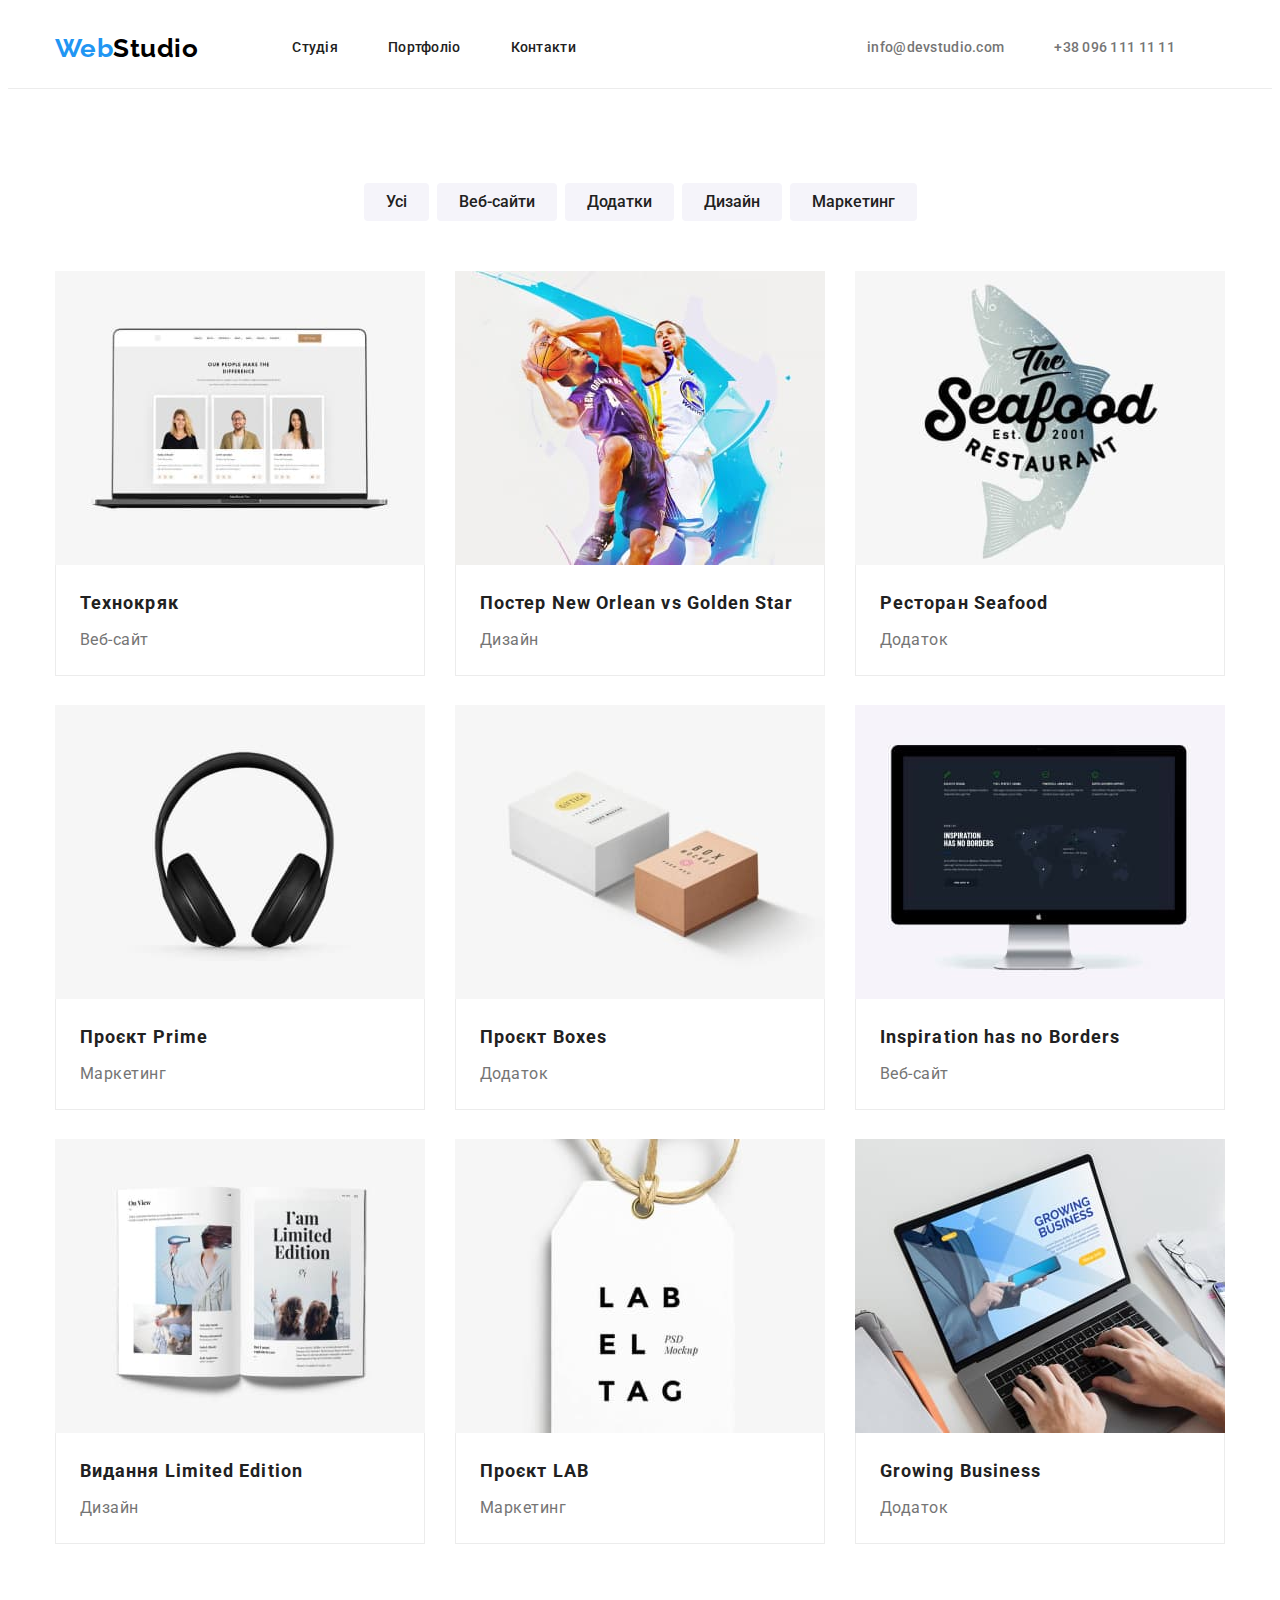
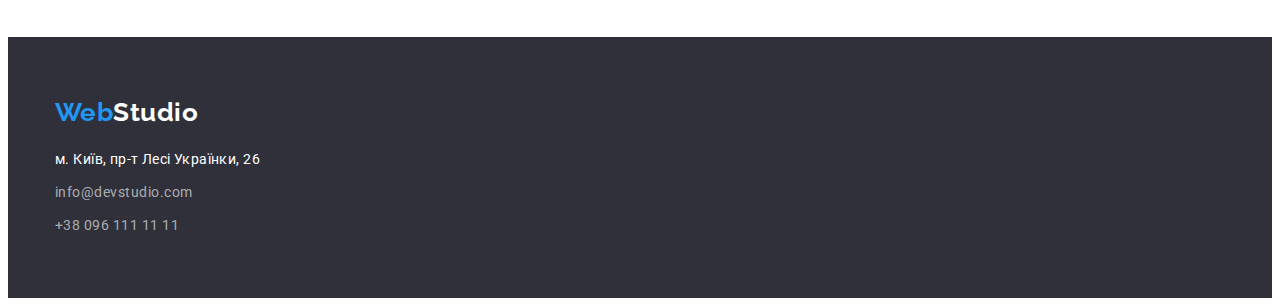
==== portfolio.html @ 62449cf1 "Initial commit" ====
<!DOCTYPE html>
<html lang="uk">
  <head>
    <meta charset="UTF-8" />
    <meta http-equiv="X-UA-Compatible" content="IE=edge" />
    <meta name="viewport" content="width=device-width, initial-scale=1.0" />
    <title>HW-3</title>
    <link
      href="https://fonts.googleapis.com/css2?family=Raleway:wght@700&family=Roboto:wght@400;500;700;900&display=swap"
      rel="stylesheet"
    />
    <link
      rel="stylesheet"
      href="https://cdnjs.cloudflare.com/ajax/libs/modern-normalize/1.1.0/modern-normalize.min.css"
      integrity="sha512-wpPYUAdjBVSE4KJnH1VR1HeZfpl1ub8YT/NKx4PuQ5NmX2tKuGu6U/JRp5y+Y8XG2tV+wKQpNHVUX03MfMFn9Q=="
      crossorigin="anonymous"
      referrerpolicy="no-referrer"
    />
    <link rel="stylesheet" href="./css/styles.css" />
  </head>

  <body class="page">
    <header class="header-page">
      <div class="container">
        <nav class="header-nav">
          <a class="link-logo" href="./index.html">
            <span class="logo-blue">Web</span
            ><span class="logo-black">Studio</span></a
          >

          <ul class="site-nav list">
            <li class="item"><a href="./index.html">Студія</a></li>
            <li class="item"><a href="./portfolio.html">Портфоліо</a></li>
            <li class="item"><a href="#">Контакти</a></li>
          </ul>

          <ul class="auth-nav list">
            <li class="item">
              <a href="mailto:info@devstudio.com">info@devstudio.com</a>
            </li>
            <li class="item">
              <a href="tel:+380961111111">+38 096 111 11 11</a>
            </li>
          </ul>
        </nav>
      </div>
    </header>

    <main class="portfolio">
      <h1 class="visually-hidden">Портфолио</h1>

      <section class="portfolio-main">
        <div class="container">
          <ul class="portfolio-list list">
            <li class="item">
              <button type="button" class="button-primary">Усі</button>
            </li>
            <li class="item">
              <button type="button" class="button-primary">Веб-сайти</button>
            </li>
            <li class="item">
              <button type="button" class="button-primary">Додатки</button>
            </li>
            <li class="item">
              <button type="button" class="button-primary">Дизайн</button>
            </li>
            <li class="item">
              <button type="button" class="button-primary">Маркетинг</button>
            </li>
          </ul>

          <ul class="portfolio-cards list">
            <li class="portfolio-items">
              <img
                class="image"
                src="./images/tehnocreak.jpg"
                alt="Зображення 1"
                width="370"
                height="294"
              />
              <div class="portfolio-description">
                <h2 class="portfolio-title">Технокряк</h2>
                <p class="portfolio-type">Веб-сайт</p>
              </div>
            </li>
            <li class="portfolio-items">
              <img
                class="image"
                src="./images/poster.jpg"
                alt="Зображення 2"
                width="370"
                height="294"
              />
              <div class="portfolio-description">
                <h2 class="portfolio-title">
                  Постер New Orlean vs Golden Star
                </h2>
                <p class="portfolio-type">Дизайн</p>
              </div>
            </li>
            <li class="portfolio-items">
              <img
                class="image"
                src="./images/restonan.jpg"
                alt="Зображення 3"
                width="370"
                height="294"
              />
              <div class="portfolio-description">
                <h2 class="portfolio-title">Ресторан Seafood</h2>
                <p class="portfolio-type">Додаток</p>
              </div>
            </li>
            <li class="portfolio-items">
              <img
                class="image"
                src="./images/prime.jpg"
                alt="Зображення 4"
                width="370"
                height="294"
              />
              <div class="portfolio-description">
                <h2 class="list-title">Проєкт Prime</h2>
                <p class="portfolio-type">Маркетинг</p>
              </div>
            </li>
            <li class="portfolio-items">
              <img
                class="image"
                src="./images/boxes.jpg"
                alt="Зображення 5"
                width="370"
                height="294"
              />
              <div class="portfolio-description">
                <h2 class="portfolio-title">Проєкт Boxes</h2>
                <p class="portfolio-type">Додаток</p>
              </div>
            </li>
            <li class="portfolio-items">
              <img
                class="image"
                src="./images/inspiration.jpg"
                alt="Зображення 6"
                width="370"
                height="294"
              />
              <div class="portfolio-description">
                <h2 class="portfolio-title">Inspiration has no Borders</h2>
                <p class="portfolio-type">Веб-сайт</p>
              </div>
            </li>
            <li class="portfolio-items">
              <img
                class="image"
                src="./images/limed.jpg"
                alt="Зображення 7"
                width="370"
                height="294"
              />
              <div class="portfolio-description">
                <h2 class="portfolio-title">Видання Limited Edition</h2>
                <p class="portfolio-type">Дизайн</p>
              </div>
            </li>
            <li class="portfolio-items">
              <img
                class="image"
                src="./images/lab.jpg"
                alt="Зображення 8"
                width="370"
                height="294"
              />
              <div class="portfolio-description">
                <h2 class="portfolio-title">Проєкт LAB</h2>
                <p class="portfolio-type">Маркетинг</p>
              </div>
            </li>
            <li class="portfolio-items">
              <img
                class="image"
                src="./images/growing.jpg"
                alt="Зображення 9"
                width="370"
                height="294"
              />
              <div class="portfolio-description">
                <h2 class="portfolio-title">Growing Business</h2>
                <p class="portfolio-type">Додаток</p>
              </div>
            </li>
          </ul>
        </div>
      </section>
    </main>

    <footer class="footer">
      <div class="container">
        <a class="link-logo" href="./index.html">
          <span class="logo-blue">Web</span
          ><span class="logo-white">Studio</span></a
        >

        <address class="address">
          <ul class="address-footer list">
            <li class="address-item">
              <a
                href="https://goo.gl/maps/5Nj7DeXVXqgo8Si49"
                class="address-type"
                >м. Київ, пр-т Лесі Українки, 26</a
              >
            </li>
            <li class="address-item">
              <a href="mailto:info@devstudio.com" class="email-footer"
                >info@devstudio.com</a
              >
            </li>
            <li class="address-item">
              <a href="tel:+380961111111" class="tel-footer"
                >+38 096 111 11 11</a
              >
            </li>
          </ul>
        </address>
      </div>
    </footer>
  </body>
</html>
---- css/styles.css ----
/* цвет основного текста: #212121 */
/* вторичный цвет текста: #757575 */
/* цвет фона: #F5F5F5 */
/* цвет шапки: #ECECEC */
/* цвет акцент: #2196F3 */

html {
  box-sizing: border-box;
}

*,
*::before,
*::after {
  box-sizing: inherit;
}

h1,
h2,
h3,
h4,
h5,
h6,
p,
ul,
li,
ol {
  margin: 0;
  padding: 0;
}

:root {
  --primary-text-color: #212121;
  --title-text-color: #757575;
  --accent-color: #2196f3;
  --main-color: #f5f5f5;
  --white-color: #ffffff;
  --background-button-color: #f5f4fa;
  --background-footer-color: #2f303a;
  --black-color: #000000;
  --footer-white-color: rgba(255, 255, 255, 0.6);
  --background-color: #ffffff;
  --line-color: #ececec;
  --background-button-color-sec: #188ce8;
  --background-color-our-team: #f5f4fa;
}

.page {
  background-color: var(--background-color);
  color: var(--primary-text-color);

  font-family: Roboto, sans-serif;
  font-weight: 700;
  letter-spacing: 0.03em;
}

.header-page {
  border-bottom: 1px solid var(--line-color);
}

.header-nav {
  display: flex;
  align-items: center;
}

.container {
  width: 1200px;
  padding-left: 15px;
  padding-right: 15px;
  margin: 0 auto;
}

.image {
  display: block;
  max-widht: 100%;
  height: auto;
}

/*  Logo  */

.logo-blue,
.logo-black,
.logo-white {
  color: var(--accent-color);
  font-family: Raleway, sans-serif;
  font-size: 26px;
  line-height: 1.19;
  text-decoration: none;
}

.logo-black {
  color: var(--black-color);
}

.logo-white {
  color: var(--white-color);
}

.link-logo {
  /* height: 31px;
  margin-top: 60px; */

  text-decoration: none;
}

.list {
  list-style: none;
}

/* Site-nav */

.site-nav {
  display: flex;
  margin-left: 94px;
}

.site-nav .item:not(last-child) {
  margin-right: 50px;
}

.site-nav a {
  display: block;
  padding-top: 32px;
  padding-bottom: 32px;

  color: var(--primary-text-color);

  font-family: inherit;
  font-weight: 500;
  font-size: 14px;
  line-height: 1.14;
  letter-spacing: 0.02em;
  text-decoration: none;
}

.site-nav a:hover,
.site-nav a:focus {
  color: var(--accent-color);
}

/* Auth-nav */

.auth-nav {
  display: flex;
  margin-left: auto;
  margin-right: 0;
}

.auth-nav .item:not(last-child) {
  margin-right: 50px;
}

.auth-nav a {
  display: block;
  padding-top: 32px;
  padding-bottom: 32px;

  color: var(--title-text-color);

  font-family: inherit;
  font-weight: 500;
  font-size: 14px;
  line-height: 1.14;
  letter-spacing: 0.02em;
  text-decoration: none;
}

.auth-nav a:hover,
.auth-nav a:focus {
  color: var(--accent-color);
}
/* Main */
/* Hero */

.hero {
  background-color: var(--background-footer-color);

  padding-top: 200px;
  padding-bottom: 200px;
  text-align: center;
}

.hero-title {
  width: 696px;
  margin-left: auto;
  margin-right: auto;

  color: var(--white-color);

  font-weight: 900;
  font-size: 44px;
  line-height: 1.36;
  letter-spacing: 0.06em;
  text-transform: uppercase;
}

/* Features */
.features {
  padding-top: 95px;
}

.visually-hidden {
  position: absolute;
  white-space: nowrap;
  width: 1px;
  height: 1px;
  overflow: hidden;
  border: 0;
  padding: 0;
  clip: rect(0 0 0 0);
  clip-pash: insert(50%);
  margin: -1px;
}

.features-title {
  font-size: 14px;
  line-height: 1.14;
  text-transform: uppercase;
  margin-bottom: 9px;
}

.features-item {
  width: 270px;
}

.features-list {
  display: flex;
  gap: 30px;
}

.features-list .description {
  color: var(--title-text-color);

  font-weight: 400;
  font-size: 14px;
  line-height: 1.71;
}

/* Occupation */

.occupation {
  padding-top: 94px;
  padding-bottom: 94px;
}

.section-title {
  display: flex;
  justify-content: center;
  margin-left: auto;
  margin-right: auto;
  margin-bottom: 50px;

  color: var(--primary-text-color);

  font-weight: 700;
  font-size: 36px;
  line-height: 1.17;
}

.section-type {
  color: var(--title-text-color);

  font-weight: 400;
  font-size: 16px;
  line-height: 1.88;
}

.occupation-list {
  display: flex;
  flex-direction: row;
  margin-left: auto;
  gap: 30px;
}

/* Team */

.team {
  padding-top: 94px;
  padding-bottom: 94px;
  background-color: var(--background-color-our-team);
}

.team-type {
  display: flex;
  margin-left: auto;
  margin-right: auto;
  gap: 30px;
}

.team-list {
  background-color: var(--white-color);
  widht: 270px;
  height: 368px;
  align-items: center;
}

.person {
  font-weight: 500;
  font-size: 16px;
  line-height: 1.19;
  margin-top: 30px;
  margin-bottom: 10px;
  text-align: center;
}

.team-list .description {
  color: var(--title-text-color);

  font-weight: 400;
  font-size: 16px;
  line-height: 1.19;
  margin-bottom: 30px;
  text-align: center;
}

/* Button */

.button-primary {
  border-radius: 4px;
  padding: 6px 22px;
  min-widht: 125px;

  color: var(--primary-text-color);
  background-color: var(--background-button-color);

  cursor: pointer;
  font-family: Roboto, sans-serif;
  font-weight: 500;
  font-size: 16px;
  line-height: 1.63;
  border: none;
}

.button-primary:hover,
.button-primary:focus {
  color: var(--white-color);
  background-color: var(--accent-color);
}

.button-secondary {
  border-radius: 4px;
  padding: 10px 32px;
  margin-top: 30px;

  color: var(--white-color);
  background-color: var(--accent-color);

  font-family: Roboto;
  font-weight: 700;
  font-size: 16px;
  line-height: 1.88;
  letter-spacing: 0.06em;
  text-align: center;
  border: none;
  cursor: pointer;
  min-width: 216px;
}

.button-secondary:hover,
.button-secondary:focus {
  color: var(--white-color);
  background-color: var(--background-button-color-sec);
}

.footer {
  background: var(--background-footer-color);
  padding-top: 60px;
  padding-bottom: 60px;
}

.address-footer {
  font-style: normal;
  font-weight: 400;
  font-size: 14px;
  line-height: 1.71;
}

.address {
  margin-top: 20px;
}

.address-type {
  color: var(--white-color);
  text-decoration: none;

  font-weight: 400;
  font-size: 14px;
  line-height: 1.7;
  letter-spacing: 0.03em;
  font-style: normal;
}

.address-item {
  margin-bottom: 9px;
}

.email-footer,
.tel-footer {
  color: var(--footer-white-color);

  font-weight: 400;
  font-size: 14px;
  line-height: 1.7;
  font-style: normal;
  text-decoration: none;
}

.address-item:last-child {
  margin-bottom: 0;
}

/* Portfolio */

.portfolio-main {
  padding-bottom: 94px;
  padding-top: 94px;
}

.portfolio-list {
  display: flex;
  justify-content: center;
  margin-bottom: 50px;
  gap: 8px;

  color: var(--title-text-color);
}

/* .portfolio-list .item:last-child {
  margin-right: 8px;
} */

.portfolio-cards {
  display: flex;
  flex-wrap: wrap;
}

.portfolio-items {
  width: 370px;
  height: 404px;
  margin-right: 30px;
  margin-bottom: 30px;
}

.portfolio-items:nth-child(3n + 3) {
  margin-right: 0;
}

.portfolio-items:nth-last-child(-n + 3) {
  margin-bottom: 0;
}

.portfolio-description {
  padding-top: 20px;
  padding-bottom: 20px;
  padding-right: 24px;
  padding-left: 24px;
  border: 1px solid var(--line-color);
  border-top: none;
}

.portfolio-title {
  color: var(--primary-text-color);
  font-weight: 700;
  font-size: 18px;
  line-height: 36px;
  letter-spacing: 0.06em;
}

.portfolio-type {
  color: var(--title-text-color);
  font-size: 16px;
  line-height: 1.9;
  margin-left: 0;
  margin-top: 4px;
  font-weight: 400;
}

.list-title {
  font-weight: 700;
  font-size: 18px;
  line-height: 2;

  letter-spacing: 0.06em;
}
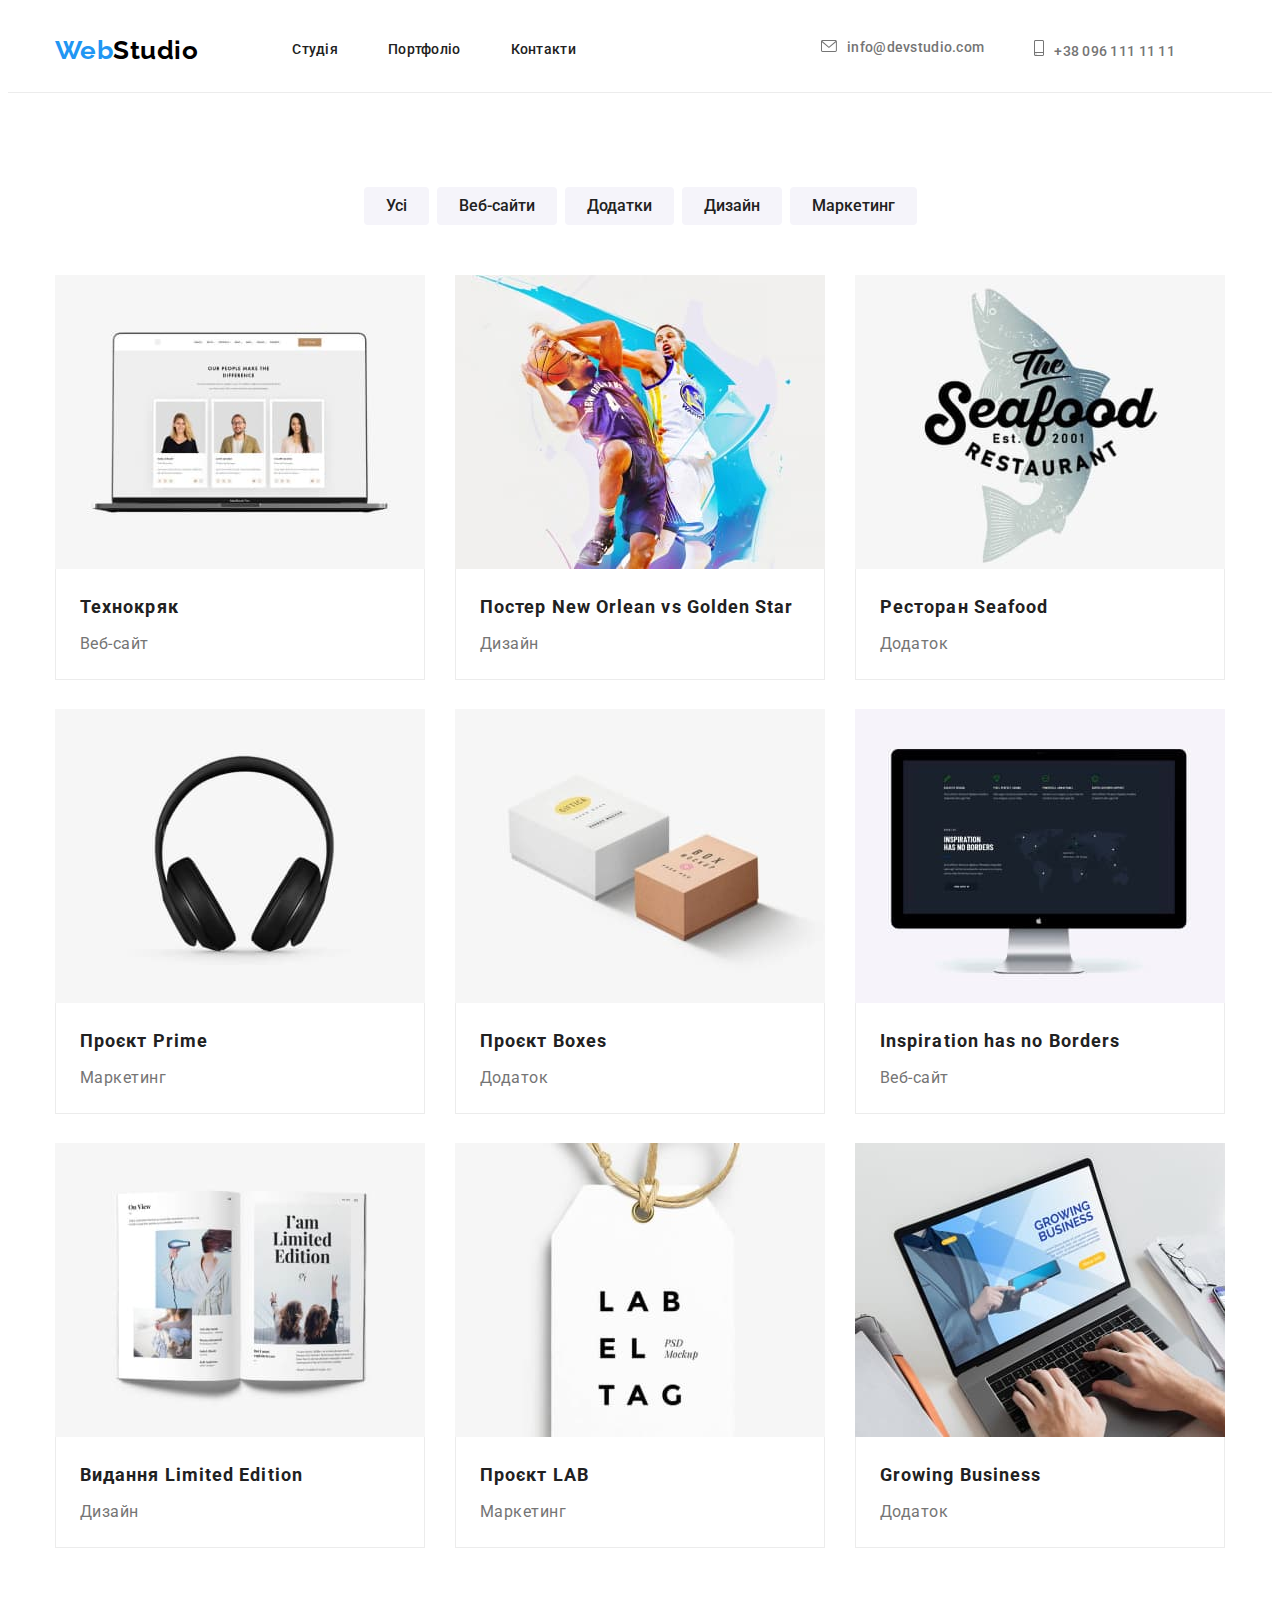
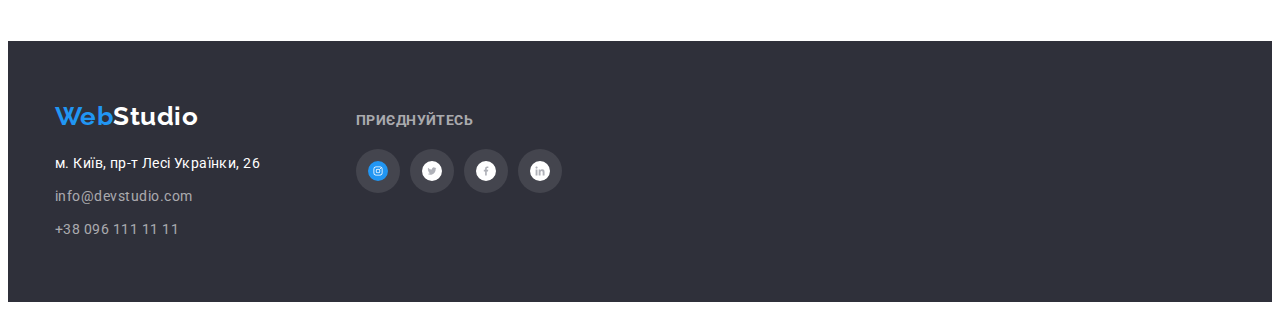
==== commit 00ef82e0: "hw4" ====
--- a/portfolio.html
+++ b/portfolio.html
@@ -4,7 +4,7 @@
     <meta charset="UTF-8" />
     <meta http-equiv="X-UA-Compatible" content="IE=edge" />
     <meta name="viewport" content="width=device-width, initial-scale=1.0" />
-    <title>HW-3</title>
+    <title>HW-4</title>
     <link
       href="https://fonts.googleapis.com/css2?family=Raleway:wght@700&family=Roboto:wght@400;500;700;900&display=swap"
       rel="stylesheet"
@@ -36,10 +36,18 @@
 
           <ul class="auth-nav list">
             <li class="item">
-              <a href="mailto:info@devstudio.com">info@devstudio.com</a>
-            </li>
-            <li class="item">
-              <a href="tel:+380961111111">+38 096 111 11 11</a>
+              <a href="mailto:info@devstudio.com"
+                ><svg class="auth-nav-icon" width="16" height="12">
+                  <use href="./images/icons.svg#email"></use></svg
+                >info@devstudio.com</a
+              >
+            </li>
+            <li class="item">
+              <a href="tel:+380961111111"
+                ><svg class="auth-nav-icon" width="10" height="16">
+                  <use href="./images/icons.svg#telephone"></use></svg
+                >+38 096 111 11 11</a
+              >
             </li>
           </ul>
         </nav>
@@ -195,33 +203,72 @@
     </main>
 
     <footer class="footer">
-      <div class="container">
-        <a class="link-logo" href="./index.html">
-          <span class="logo-blue">Web</span
-          ><span class="logo-white">Studio</span></a
-        >
-
-        <address class="address">
-          <ul class="address-footer list">
-            <li class="address-item">
+      <div class="container footer-container">
+        <div class="footer-links">
+          <a class="link-logo" href="./index.html">
+            <span class="logo-blue">Web</span
+            ><span class="logo-white">Studio</span></a
+          >
+
+          <address class="address">
+            <ul class="address-footer list">
+              <li class="address-item">
+                <a
+                  href="https://goo.gl/maps/5Nj7DeXVXqgo8Si49"
+                  class="address-type"
+                  >м. Київ, пр-т Лесі Українки, 26</a
+                >
+              </li>
+              <li class="address-item">
+                <a href="mailto:info@devstudio.com" class="email-footer"
+                  >info@devstudio.com</a
+                >
+              </li>
+              <li class="address-item">
+                <a href="tel:+380961111111" class="tel-footer"
+                  >+38 096 111 11 11</a
+                >
+              </li>
+            </ul>
+          </address>
+        </div>
+
+        <div class="footer-icons">
+          <p class="footer-title">Приєднуйтесь</p>
+          <ul class="team-icon-container list">
+            <li class="team-item" aria-label="інстаграм">
               <a
-                href="https://goo.gl/maps/5Nj7DeXVXqgo8Si49"
-                class="address-type"
-                >м. Київ, пр-т Лесі Українки, 26</a
+                href="https://www.instagram.com/"
+                class="team-link footer-link"
               >
-            </li>
-            <li class="address-item">
-              <a href="mailto:info@devstudio.com" class="email-footer"
-                >info@devstudio.com</a
-              >
-            </li>
-            <li class="address-item">
-              <a href="tel:+380961111111" class="tel-footer"
-                >+38 096 111 11 11</a
-              >
-            </li>
-          </ul>
-        </address>
+                <svg class="team-icon footer-icon">
+                  <use href="./images/icons.svg#instagram"></use>
+                </svg>
+              </a>
+            </li>
+            <li class="team-item" aria-label="твіттер">
+              <a href="https://twitter.com/" class="team-link footer-link">
+                <svg class="team-icon footer-icon">
+                  <use href="./images/icons.svg#twitter"></use>
+                </svg>
+              </a>
+            </li>
+            <li class="team-item" aria-label="фэйсбук">
+              <a href="https://www.facebook.com/" class="team-link footer-link">
+                <svg class="team-icon footer-icon">
+                  <use href="./images/icons.svg#facebook"></use>
+                </svg>
+              </a>
+            </li>
+            <li class="team-item" aria-label="лінкедин">
+              <a href="https://www.linkedin.com/" class="team-link footer-link">
+                <svg class="team-icon footer-icon">
+                  <use href="./images/icons.svg#linkedin"></use>
+                </svg>
+              </a>
+            </li>
+          </ul>
+        </div>
       </div>
     </footer>
   </body>
--- a/css/styles.css
+++ b/css/styles.css
@@ -42,6 +42,8 @@
   --line-color: #ececec;
   --background-button-color-sec: #188ce8;
   --background-color-our-team: #f5f4fa;
+  --background-hero-color: #c4c4c4;
+  --links-color: #afb1b8;
 }
 
 .page {
@@ -168,15 +170,38 @@
 .auth-nav a:focus {
   color: var(--accent-color);
 }
+
+.auth-nav-icon {
+  display: inline-flex;
+  fill: var(--links-color);
+  margin-right: 10px;
+}
+
 /* Main */
 /* Hero */
 
 .hero {
-  background-color: var(--background-footer-color);
+  background-color: var(--background-hero-color);
 
   padding-top: 200px;
   padding-bottom: 200px;
   text-align: center;
+}
+
+.overlay {
+  max-width: 1600px;
+  height: 600px;
+  margin-left: auto;
+  margin-right: auto;
+  background-image: linear-gradient(
+      to right,
+      rgba(47, 48, 58, 0.4),
+      rgba(47, 48, 58, 0.4)
+    ),
+    url(../images/imgbg.jpg);
+  background-size: cover;
+  background-repeat: no-repeat;
+  background-position: center;
 }
 
 .hero-title {
@@ -222,12 +247,22 @@
   width: 270px;
 }
 
+.features-icon-container {
+  display: flex;
+  /* background-color: var(--background-color-secondary); */
+  height: 120px;
+  border-radius: 4px;
+  margin-bottom: 30px;
+  justify-content: center;
+  align-items: center;
+}
+
 .features-list {
   display: flex;
   gap: 30px;
 }
 
-.features-list .description {
+.features-list .features-description {
   color: var(--title-text-color);
 
   font-weight: 400;
@@ -289,20 +324,20 @@
 .team-list {
   background-color: var(--white-color);
   widht: 270px;
-  height: 368px;
-  align-items: center;
-}
-
-.person {
+  border-radius: 0px 0px 4px 4px;
+  box-shadow: 0px 1px 3px rgba(0, 0, 0, 0.12), 0px 1px 1px rgba(0, 0, 0, 0.14),
+    0px 2px 1px rgba(0, 0, 0, 0.2);
+}
+
+.team-person {
   font-weight: 500;
   font-size: 16px;
   line-height: 1.19;
-  margin-top: 30px;
-  margin-bottom: 10px;
+  margin: 30px auto 10px auto;
   text-align: center;
 }
 
-.team-list .description {
+.team-list .team-description {
   color: var(--title-text-color);
 
   font-weight: 400;
@@ -310,6 +345,40 @@
   line-height: 1.19;
   margin-bottom: 30px;
   text-align: center;
+}
+
+.team-icon-container {
+  display: flex;
+  justify-content: center;
+  margin-bottom: 30px;
+  gap: 10px;
+}
+
+.team-item {
+  width: 44px;
+  height: 44px;
+}
+
+.team-link {
+  display: flex;
+  justify-content: center;
+  align-items: center;
+  fill: var(--links-color);
+  background-color: var(--white-color);
+  border-radius: 50%;
+  width: 100%;
+  height: 100%;
+}
+
+.team-icon {
+  width: 20px;
+  height: 20px;
+}
+
+.team-link:hover,
+.team-link:focus {
+  background-color: var(--accent-color);
+  fill: var(--white-color);
 }
 
 /* Button */
@@ -361,6 +430,51 @@
   background-color: var(--background-button-color-sec);
 }
 
+.clients {
+  padding-top: 94px;
+  padding-bottom: 94px;
+}
+
+.clients-title {
+  font-family: "Roboto";
+  font-weight: 700;
+  font-size: 36px;
+  line-height: 42px;
+  color: var(--primary-text-color);
+  text-align: center;
+  margin-bottom: 50px;
+}
+
+.clients-container {
+  display: flex;
+  gap: 30px;
+}
+
+.clients-link {
+  display: flex;
+  justify-content: center;
+  align-items: center;
+  width: 170px;
+  height: 92px;
+  border: 1px solid var(--links-color);
+  border-radius: 4px;
+  fill: var(--links-color);
+  background-color: var(--white-color);
+}
+
+.clients-border {
+  display: flex;
+}
+
+.clients-link:hover {
+  fill: var(--accent-color);
+  border-color: var(--accent-color);
+}
+
+.clients-link:focus {
+  fill: var(--accent-color);
+}
+
 .footer {
   background: var(--background-footer-color);
   padding-top: 60px;
@@ -406,6 +520,40 @@
 
 .address-item:last-child {
   margin-bottom: 0;
+}
+
+.footer-container {
+  display: flex;
+  align-items: baseline;
+}
+
+.footer-links {
+  width: 231px;
+}
+
+.footer-icons {
+  display: flex;
+  flex-direction: column;
+  margin-left: 70px;
+}
+
+.footer-title {
+  font-weight: 700;
+  font-size: 14px;
+  line-height: 1.14;
+  letter-spacing: 0.03em;
+  text-transform: uppercase;
+  margin-bottom: 20px;
+
+  color: var(--footer-white-color);
+}
+
+.footer-link {
+  background-color: rgba(255, 255, 255, 0.1);
+}
+
+.footer-icon {
+  fill: color: var(--footer-white-color);
 }
 
 /* Portfolio */
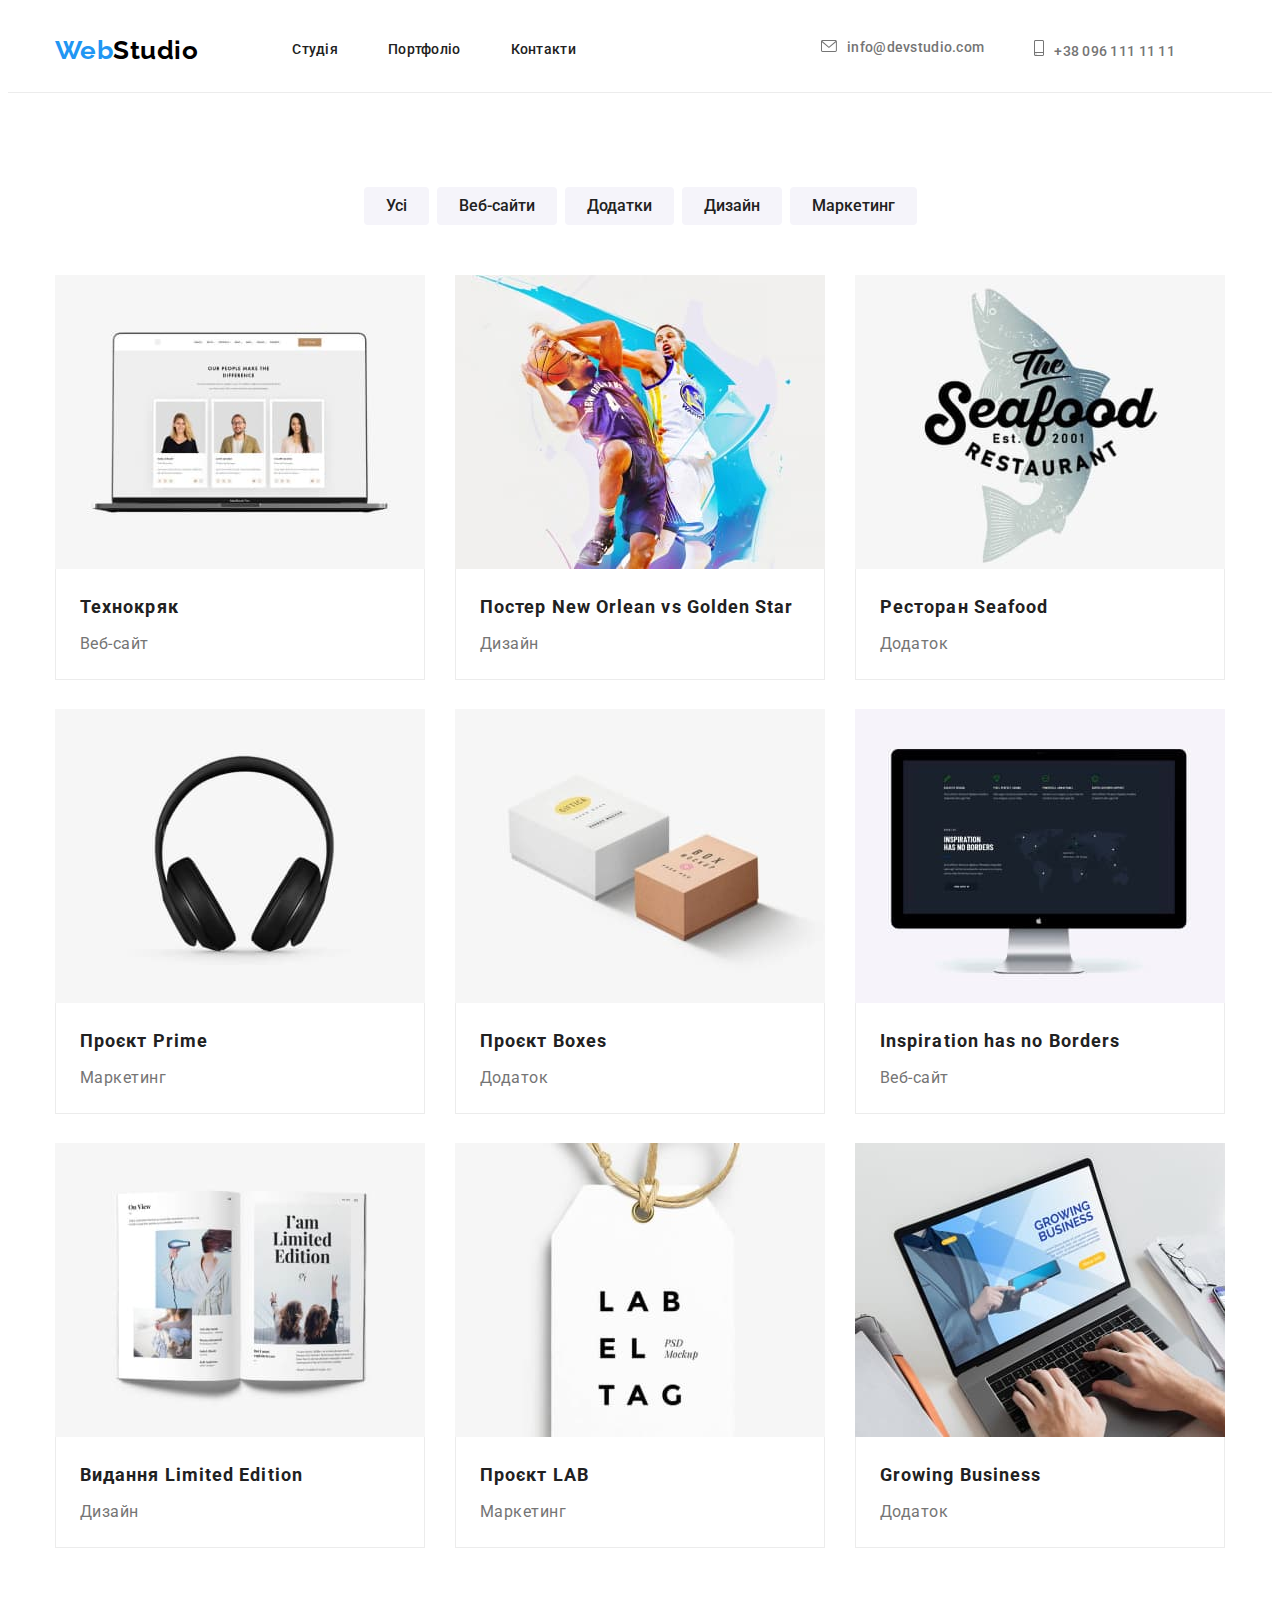
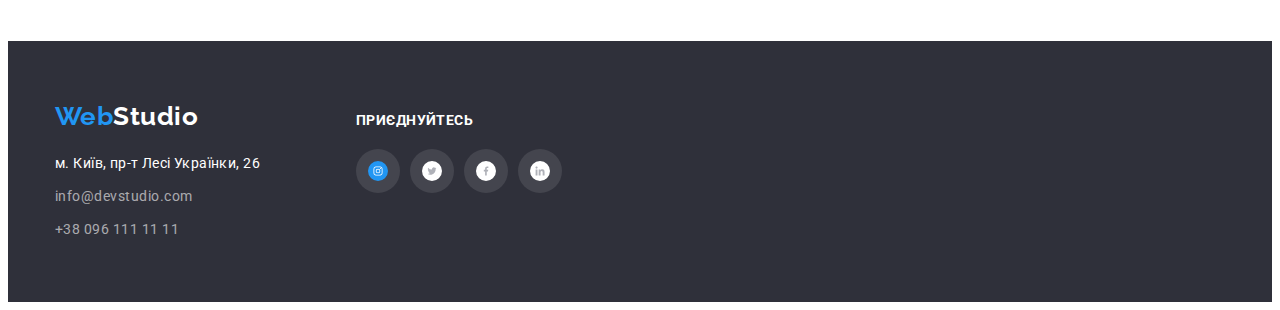
==== commit a2a64446: "section features, changed background-color" ====
--- a/portfolio.html
+++ b/portfolio.html
@@ -36,14 +36,14 @@
 
           <ul class="auth-nav list">
             <li class="item">
-              <a href="mailto:info@devstudio.com"
+              <a href="mailto:info@devstudio.com" class="link"
                 ><svg class="auth-nav-icon" width="16" height="12">
                   <use href="./images/icons.svg#email"></use></svg
                 >info@devstudio.com</a
               >
             </li>
             <li class="item">
-              <a href="tel:+380961111111"
+              <a href="tel:+380961111111" class="link"
                 ><svg class="auth-nav-icon" width="10" height="16">
                   <use href="./images/icons.svg#telephone"></use></svg
                 >+38 096 111 11 11</a
--- a/css/styles.css
+++ b/css/styles.css
@@ -177,6 +177,11 @@
   margin-right: 10px;
 }
 
+.link:hover .auth-nav-icon,
+.link:focus .auth-nav-icon {
+  fill: var(--accent-color);
+}
+
 /* Main */
 /* Hero */
 
@@ -249,7 +254,7 @@
 
 .features-icon-container {
   display: flex;
-  /* background-color: var(--background-color-secondary); */
+  background-color: var(--background-color-our-team);
   height: 120px;
   border-radius: 4px;
   margin-bottom: 30px;
@@ -545,7 +550,7 @@
   text-transform: uppercase;
   margin-bottom: 20px;
 
-  color: var(--footer-white-color);
+  color: var(--white-color);
 }
 
 .footer-link {
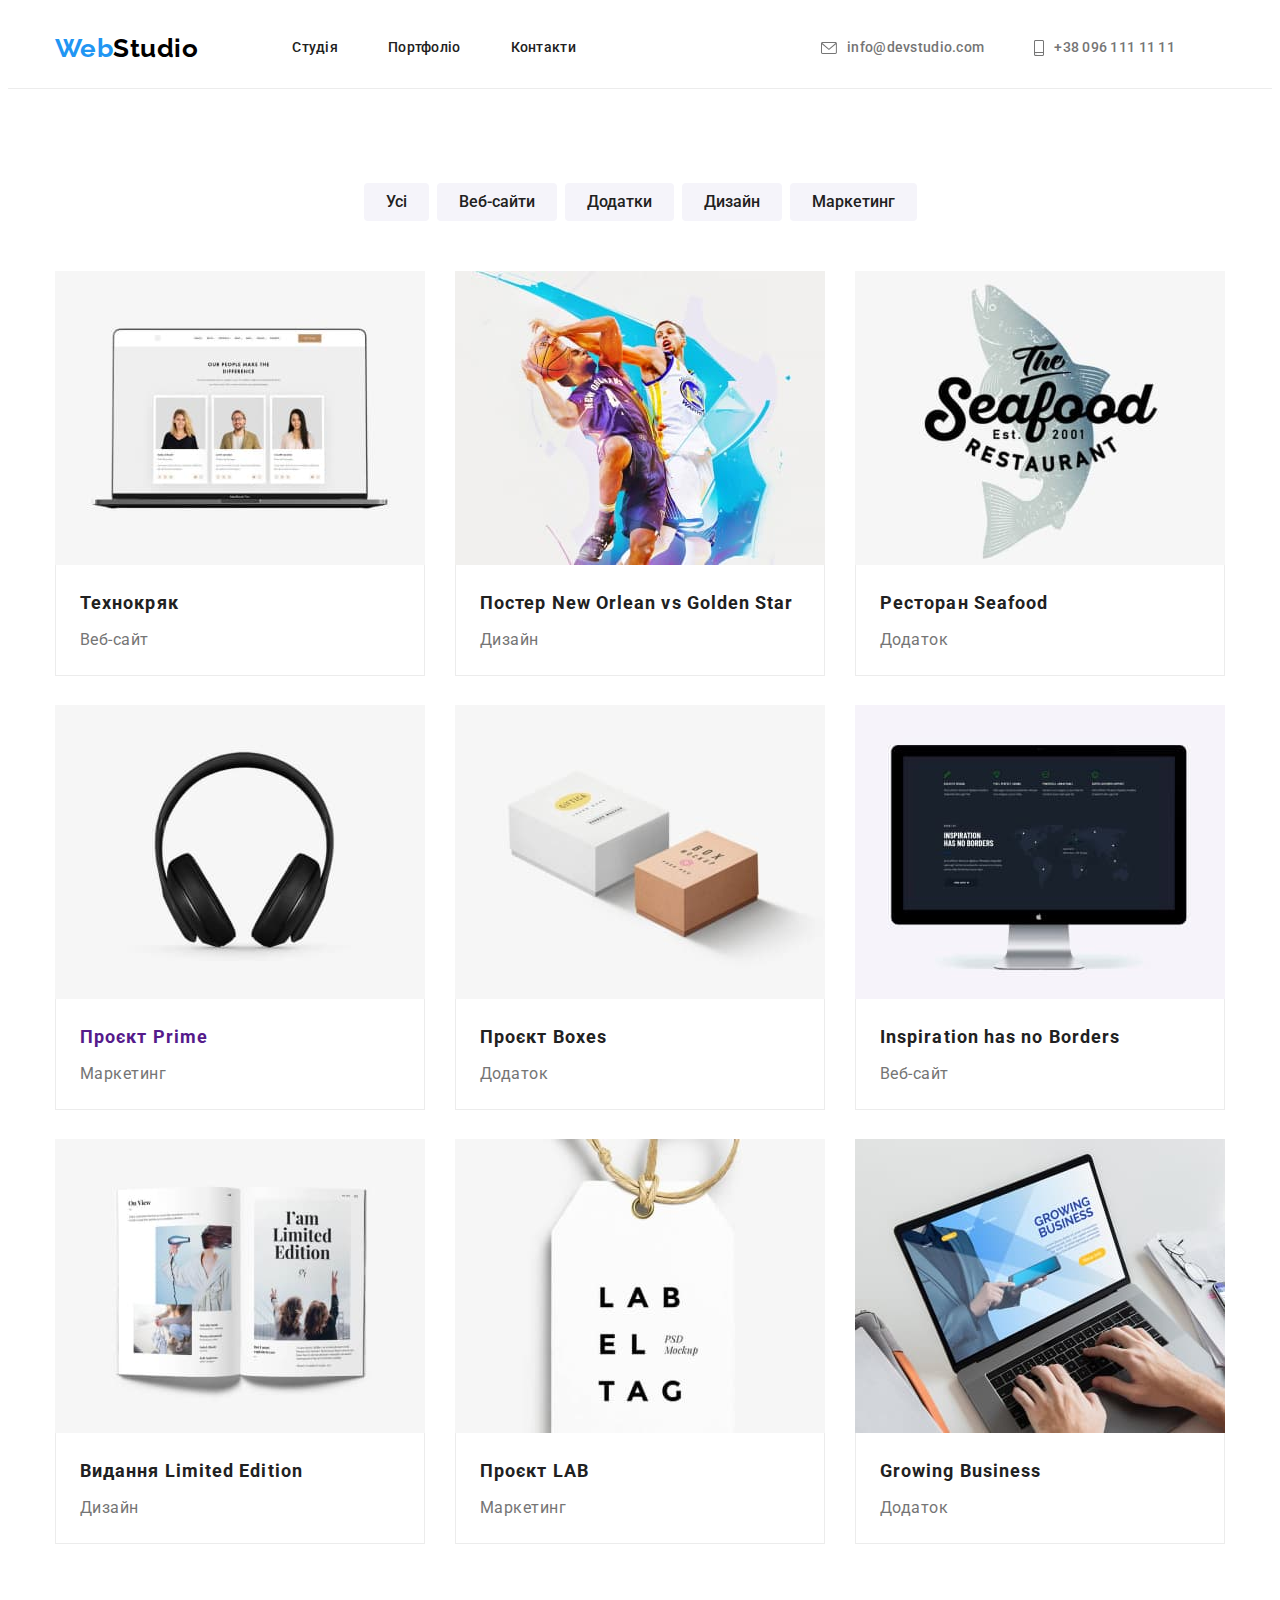
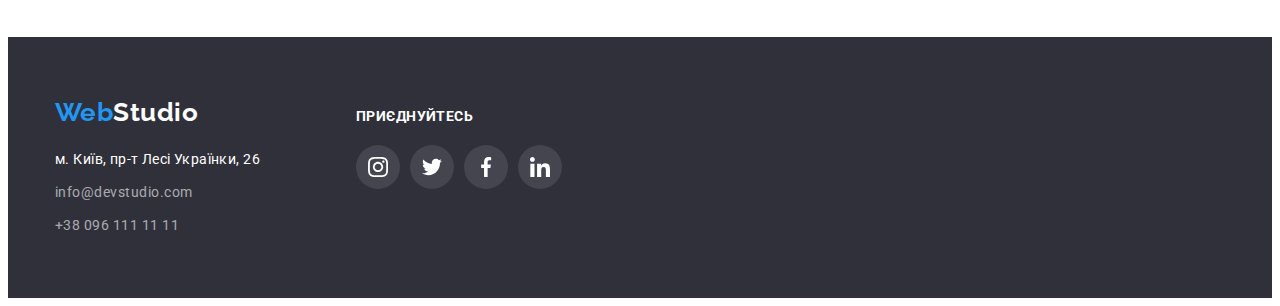
==== commit d35a881b: "add hover and focus for portfolio cards" ====
--- a/portfolio.html
+++ b/portfolio.html
@@ -79,123 +79,141 @@
 
           <ul class="portfolio-cards list">
             <li class="portfolio-items">
-              <img
-                class="image"
-                src="./images/tehnocreak.jpg"
-                alt="Зображення 1"
-                width="370"
-                height="294"
-              />
-              <div class="portfolio-description">
-                <h2 class="portfolio-title">Технокряк</h2>
-                <p class="portfolio-type">Веб-сайт</p>
-              </div>
-            </li>
-            <li class="portfolio-items">
-              <img
-                class="image"
-                src="./images/poster.jpg"
-                alt="Зображення 2"
-                width="370"
-                height="294"
-              />
-              <div class="portfolio-description">
-                <h2 class="portfolio-title">
-                  Постер New Orlean vs Golden Star
-                </h2>
-                <p class="portfolio-type">Дизайн</p>
-              </div>
-            </li>
-            <li class="portfolio-items">
-              <img
-                class="image"
-                src="./images/restonan.jpg"
-                alt="Зображення 3"
-                width="370"
-                height="294"
-              />
-              <div class="portfolio-description">
-                <h2 class="portfolio-title">Ресторан Seafood</h2>
-                <p class="portfolio-type">Додаток</p>
-              </div>
-            </li>
-            <li class="portfolio-items">
-              <img
-                class="image"
-                src="./images/prime.jpg"
-                alt="Зображення 4"
-                width="370"
-                height="294"
-              />
-              <div class="portfolio-description">
-                <h2 class="list-title">Проєкт Prime</h2>
-                <p class="portfolio-type">Маркетинг</p>
-              </div>
-            </li>
-            <li class="portfolio-items">
-              <img
-                class="image"
-                src="./images/boxes.jpg"
-                alt="Зображення 5"
-                width="370"
-                height="294"
-              />
-              <div class="portfolio-description">
-                <h2 class="portfolio-title">Проєкт Boxes</h2>
-                <p class="portfolio-type">Додаток</p>
-              </div>
-            </li>
-            <li class="portfolio-items">
-              <img
-                class="image"
-                src="./images/inspiration.jpg"
-                alt="Зображення 6"
-                width="370"
-                height="294"
-              />
-              <div class="portfolio-description">
-                <h2 class="portfolio-title">Inspiration has no Borders</h2>
-                <p class="portfolio-type">Веб-сайт</p>
-              </div>
-            </li>
-            <li class="portfolio-items">
-              <img
-                class="image"
-                src="./images/limed.jpg"
-                alt="Зображення 7"
-                width="370"
-                height="294"
-              />
-              <div class="portfolio-description">
-                <h2 class="portfolio-title">Видання Limited Edition</h2>
-                <p class="portfolio-type">Дизайн</p>
-              </div>
-            </li>
-            <li class="portfolio-items">
-              <img
-                class="image"
-                src="./images/lab.jpg"
-                alt="Зображення 8"
-                width="370"
-                height="294"
-              />
-              <div class="portfolio-description">
-                <h2 class="portfolio-title">Проєкт LAB</h2>
-                <p class="portfolio-type">Маркетинг</p>
-              </div>
-            </li>
-            <li class="portfolio-items">
-              <img
-                class="image"
-                src="./images/growing.jpg"
-                alt="Зображення 9"
-                width="370"
-                height="294"
-              />
-              <div class="portfolio-description">
-                <h2 class="portfolio-title">Growing Business</h2>
-                <p class="portfolio-type">Додаток</p>
-              </div>
+              <a href="" class="portfolio-cards-effects">
+                <img
+                  class="image"
+                  src="./images/tehnocreak.jpg"
+                  alt="Зображення 1"
+                  width="370"
+                  height="294"
+                />
+                <div class="portfolio-description">
+                  <h2 class="portfolio-title">Технокряк</h2>
+                  <p class="portfolio-type">Веб-сайт</p>
+                </div>
+              </a>
+            </li>
+            <li class="portfolio-items">
+              <a href="" class="portfolio-cards-effects">
+                <img
+                  class="image"
+                  src="./images/poster.jpg"
+                  alt="Зображення 2"
+                  width="370"
+                  height="294"
+                />
+                <div class="portfolio-description">
+                  <h2 class="portfolio-title">
+                    Постер New Orlean vs Golden Star
+                  </h2>
+                  <p class="portfolio-type">Дизайн</p>
+                </div>
+              </a>
+            </li>
+            <li class="portfolio-items">
+              <a href="" class="portfolio-cards-effects">
+                <img
+                  class="image"
+                  src="./images/restonan.jpg"
+                  alt="Зображення 3"
+                  width="370"
+                  height="294"
+                />
+                <div class="portfolio-description">
+                  <h2 class="portfolio-title">Ресторан Seafood</h2>
+                  <p class="portfolio-type">Додаток</p>
+                </div></a
+              >
+            </li>
+            <li class="portfolio-items">
+              <a href="" class="portfolio-cards-effects">
+                <img
+                  class="image"
+                  src="./images/prime.jpg"
+                  alt="Зображення 4"
+                  width="370"
+                  height="294"
+                />
+                <div class="portfolio-description">
+                  <h2 class="list-title">Проєкт Prime</h2>
+                  <p class="portfolio-type">Маркетинг</p>
+                </div>
+              </a>
+            </li>
+            <li class="portfolio-items">
+              <a href="" class="portfolio-cards-effects">
+                <img
+                  class="image"
+                  src="./images/boxes.jpg"
+                  alt="Зображення 5"
+                  width="370"
+                  height="294"
+                />
+                <div class="portfolio-description">
+                  <h2 class="portfolio-title">Проєкт Boxes</h2>
+                  <p class="portfolio-type">Додаток</p>
+                </div>
+              </a>
+            </li>
+            <li class="portfolio-items">
+              <a href="" class="portfolio-cards-effects">
+                <img
+                  class="image"
+                  src="./images/inspiration.jpg"
+                  alt="Зображення 6"
+                  width="370"
+                  height="294"
+                />
+                <div class="portfolio-description">
+                  <h2 class="portfolio-title">Inspiration has no Borders</h2>
+                  <p class="portfolio-type">Веб-сайт</p>
+                </div>
+              </a>
+            </li>
+            <li class="portfolio-items">
+              <a href="" class="portfolio-cards-effects">
+                <img
+                  class="image"
+                  src="./images/limed.jpg"
+                  alt="Зображення 7"
+                  width="370"
+                  height="294"
+                />
+                <div class="portfolio-description">
+                  <h2 class="portfolio-title">Видання Limited Edition</h2>
+                  <p class="portfolio-type">Дизайн</p>
+                </div>
+              </a>
+            </li>
+            <li class="portfolio-items">
+              <a href="" class="portfolio-cards-effects">
+                <img
+                  class="image"
+                  src="./images/lab.jpg"
+                  alt="Зображення 8"
+                  width="370"
+                  height="294"
+                />
+                <div class="portfolio-description">
+                  <h2 class="portfolio-title">Проєкт LAB</h2>
+                  <p class="portfolio-type">Маркетинг</p>
+                </div>
+              </a>
+            </li>
+            <li class="portfolio-items">
+              <a href="" class="portfolio-cards-effects">
+                <img
+                  class="image"
+                  src="./images/growing.jpg"
+                  alt="Зображення 9"
+                  width="370"
+                  height="294"
+                />
+                <div class="portfolio-description">
+                  <h2 class="portfolio-title">Growing Business</h2>
+                  <p class="portfolio-type">Додаток</p>
+                </div>
+              </a>
             </li>
           </ul>
         </div>
--- a/css/styles.css
+++ b/css/styles.css
@@ -152,9 +152,10 @@
 }
 
 .auth-nav a {
-  display: block;
+  display: flex;
   padding-top: 32px;
   padding-bottom: 32px;
+  align-items: center;
 
   color: var(--title-text-color);
 
@@ -537,6 +538,8 @@
 }
 
 .footer-icons {
+color: var(--white-color);
+
   display: flex;
   flex-direction: column;
   margin-left: 70px;
@@ -558,7 +561,7 @@
 }
 
 .footer-icon {
-  fill: color: var(--footer-white-color);
+  fill: var(--white-color);
 }
 
 /* Portfolio */
@@ -591,6 +594,17 @@
   height: 404px;
   margin-right: 30px;
   margin-bottom: 30px;
+}
+
+.portfolio-cards-effects {
+  display: block;
+  text-decoration: none;
+}
+
+.portfolio-cards-effects:hover,
+.portfolio-cards-effects:focus {
+  box-shadow: 0px 1px 1px rgba(0, 0, 0, 0.12), 0px 4px 4px rgba(0, 0, 0, 0.06),
+    1px 4px 6px rgba(0, 0, 0, 0.16);
 }
 
 .portfolio-items:nth-child(3n + 3) {
